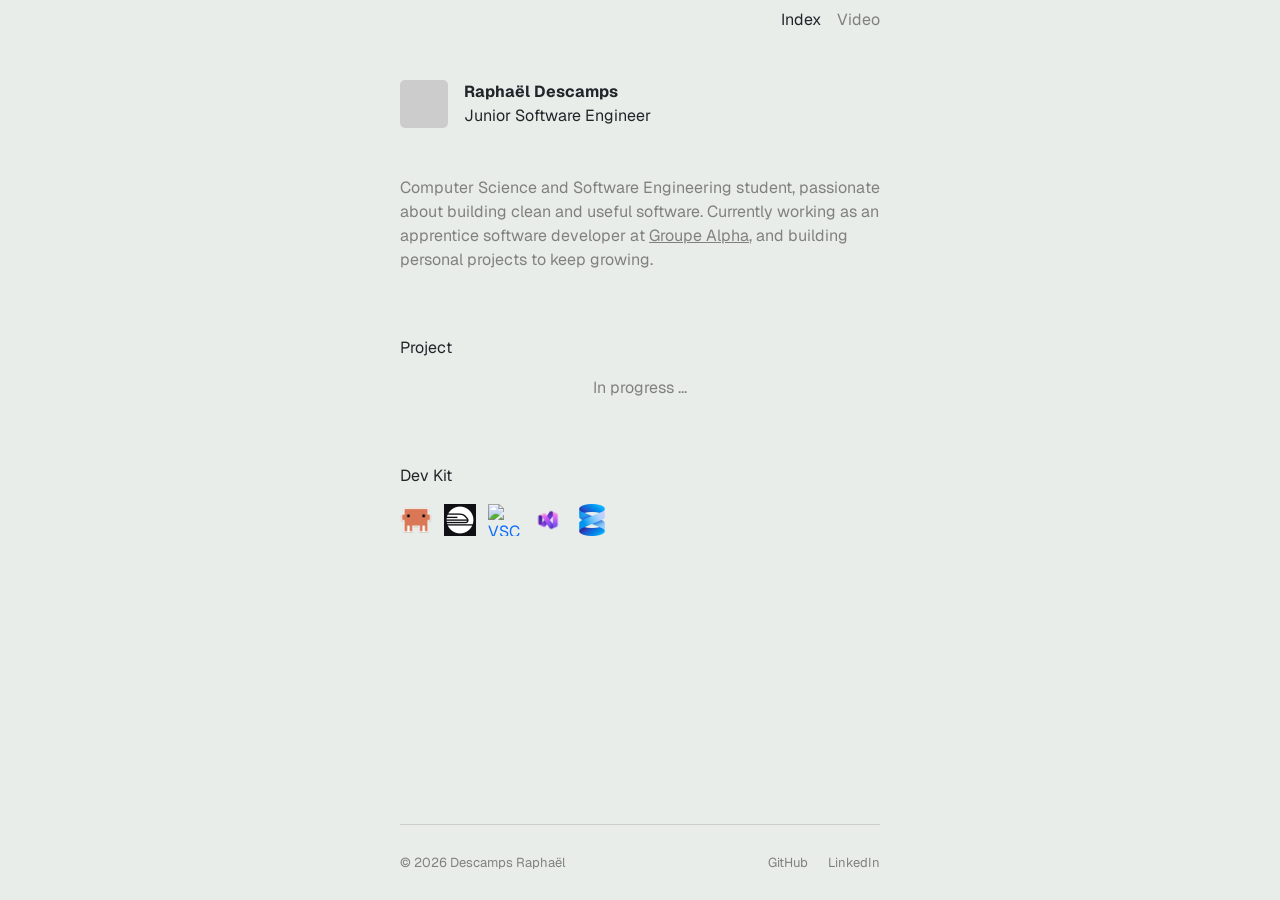
==== index.html @ 40100414 "feat: mise à jour présentation, ajout footer, outil SSMS et suppression portfolio.html" ====
<!DOCTYPE html>
<html lang="en">
<head>
    <meta charset="UTF-8">
    <meta name="viewport" content="width=device-width, initial-scale=1.0">
    <link rel="stylesheet" href="https://cdn.jsdelivr.net/npm/bootstrap@5.3.3/dist/css/bootstrap.min.css">
    <link rel="stylesheet" href="style.css">
    <link href="https://fonts.googleapis.com/css2?family=Geist:wght@300;400;500;600&display=swap" rel="stylesheet">
    <title></title>
</head>
<body>
    <header>
        <nav class="mt-2">
            <a href="#" style="text-decoration: none; color: inherit;">Index</a>
            <!-- <a href="#" style="text-decoration: none; color: gray;">Craft</a> -->
            <a href="https://raaaphhh.up.railway.app/" style="text-decoration: none; color: gray;" target="_blank">Video</a>
        </nav>
        <div class="me mt-5">
            <div class="logo-placeholder"></div>
            <div>
                <p class="fw-bold">Raphaël Descamps</p>
                <p>Junior Software Engineer</p>
            </div>
        </div>
        <div id="presentation" style="color: gray;" class="mt-5">
            <p>Computer Science and Software Engineering student, passionate about building clean and useful software.
                Currently working as an apprentice software developer at 
                <a href="#" target="_blank" style="color: inherit; text-decoration: underline;">Groupe Alpha</a>, 
                and building personal projects to keep growing.
            </p>
        </div>
    </header>

    <section id="projet" class="mt-5">
        <p>Project</p>
        <p style="text-align: center; color: gray;">In progress ... </p>
        <!-- A remplir une fois les projets fait. -->
    </section>

    <section id="tools" class="mt-5">
        <p>Dev Kit</p>
        <div class="tools-grid">
            <div class="tool-card">
                <a href="https://claude.ai/code" target="_blank"><img src="Assets/logo_claude_code.png" alt="ClaudeCode"></a>
            </div>
            <div class="tool-card">
                <a href="https://railway.app" target="_blank"><img src="Assets/railway_logo.png" alt="Railway"></a>
            </div>
            <div class="tool-card">
                <a href="https://code.visualstudio.com" target="_blank"><img src="Assets/vs_code_logo.png" alt="VSCode"></a>
            </div>
            <div class="tool-card">
                <a href="https://visualstudio.microsoft.com" target="_blank"><img src="Assets/vs_logo.png" alt="VS"></a>
            </div>
            <div class="tool-card">
                <a href="https://learn.microsoft.com/en-us/sql/ssms/sql-server-management-studio-ssms" target="_blank"><img src="Assets/ssms_logo.png" alt="SSMS"></a>
            </div>
        </div>
    </section>

    <footer>
        <p>© 2026 Descamps Raphaël</p>
        <div class="footer-links">
          <a href="https://github.com/Raaaphhh" target="_blank" rel="noopener">GitHub</a>
          <a href="https://www.linkedin.com/in/descamps-raphael/" target="_blank" rel="noopener">LinkedIn</a>
        </div>
    </footer>

    <script src="https://cdn.jsdelivr.net/npm/bootstrap@5.3.3/dist/js/bootstrap.bundle.min.js"></script>
</body>
</html>
---- style.css ----
body{
    font-family: 'Geist', sans-serif;
    background-color: #e8edea;
    /* border: 2px, solid, black; */
    margin-right: 400px;
    margin-left: 400px;
    min-height: 100vh;
    display: flex;
    flex-direction: column;
}

nav{
    display: flex;
    gap: 1rem;
    justify-content: flex-end;
}

.me{
    display: flex;
    align-items: center;
    gap: 1rem;
}

.logo-placeholder{
    width: 48px;
    height: 48px;
    background-color: #ccc;
    border-radius: 5px;
    flex-shrink: 0;
}

.me p{
    margin: 0;
}

.presentation{
    color: grey;
}

.tools-grid{
    display: flex;
    gap: 0.75rem;
    flex-wrap: wrap;
}

.tool-card img{
    width: 32px;
    height: 32px;
    object-fit: contain;
    transition: transform 0.2s ease;
    display: block;
}

.tool-card a:hover img{
    transform: scale(1.2);
}

footer {
    border-top: 1px solid #ccc;
    padding: 1.75rem 0;
    margin-top: auto;
    display: flex;
    align-items: center;
    justify-content: space-between;
}

footer p {
    font-size: 0.8125rem;
    color: gray;
    margin: 0;
}

.footer-links {
    display: flex;
    gap: 1.25rem;
}

footer a {
    font-size: 0.8125rem;
    color: gray;
    text-decoration: none;
    transition: color 0.15s;
}

footer a:hover {
    color: #111;
}
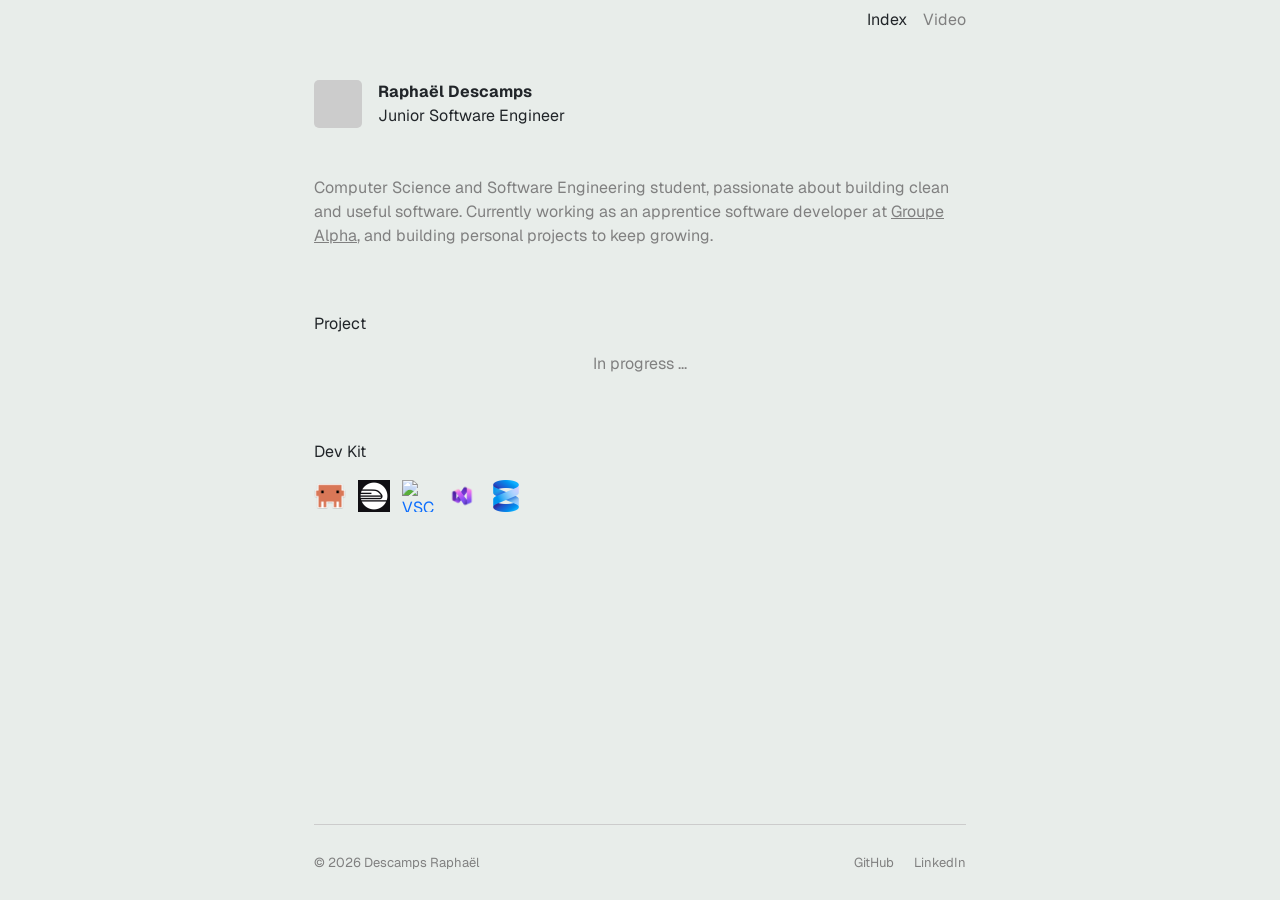
==== commit c2a0ced2: "Fix / Ajout url Groupe Alpha" ====
--- a/index.html
+++ b/index.html
@@ -25,7 +25,7 @@
         <div id="presentation" style="color: gray;" class="mt-5">
             <p>Computer Science and Software Engineering student, passionate about building clean and useful software.
                 Currently working as an apprentice software developer at 
-                <a href="#" target="_blank" style="color: inherit; text-decoration: underline;">Groupe Alpha</a>, 
+                <a href="https://www.groupe-alpha.com/" target="_blank" style="color: inherit; text-decoration: underline;">Groupe Alpha</a>, 
                 and building personal projects to keep growing.
             </p>
         </div>
--- a/style.css
+++ b/style.css
@@ -1,12 +1,18 @@
 body{
     font-family: 'Geist', sans-serif;
     background-color: #e8edea;
-    /* border: 2px, solid, black; */
-    margin-right: 400px;
-    margin-left: 400px;
+    max-width: 700px;
+    margin: 0 auto;
+    padding: 0 1.5rem;
     min-height: 100vh;
     display: flex;
     flex-direction: column;
+}
+
+@media (max-width: 600px) {
+    body {
+        padding: 0 1rem;
+    }
 }
 
 nav{
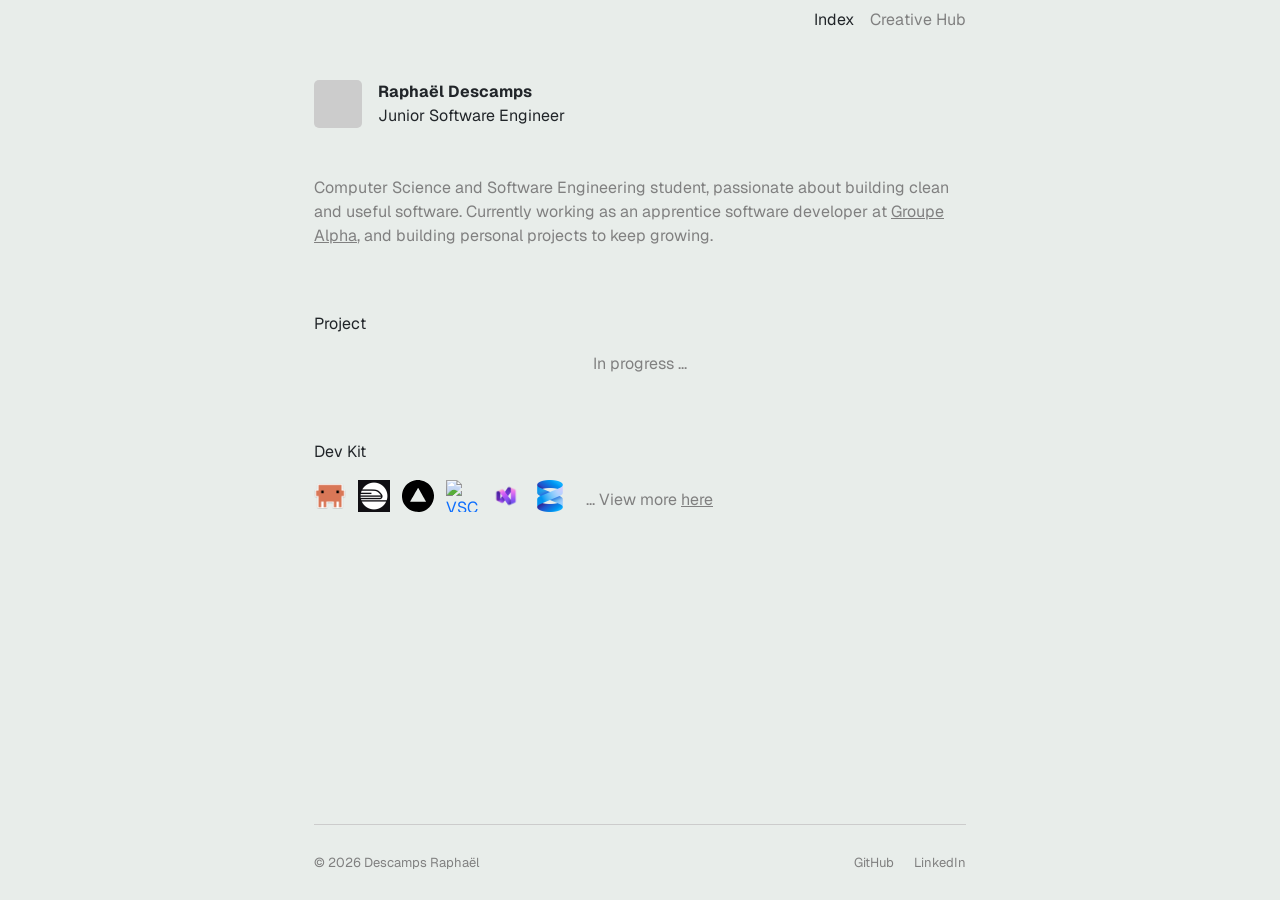
==== commit f83f885c: "Feat / ajouter page devKit, logo vercel et renommer lien Video en Creative Hub" ====
--- a/index.html
+++ b/index.html
@@ -13,7 +13,10 @@
         <nav class="mt-2">
             <a href="#" style="text-decoration: none; color: inherit;">Index</a>
             <!-- <a href="#" style="text-decoration: none; color: gray;">Craft</a> -->
-            <a href="https://raaaphhh.up.railway.app/" style="text-decoration: none; color: gray;" target="_blank">Video</a>
+            <a href="https://raaaphhh.up.railway.app/" 
+                style="text-decoration: none; color: gray;" 
+                target="_blank"
+                title="Visit my video projects website">Creative Hub</a>
         </nav>
         <div class="me mt-5">
             <div class="logo-placeholder"></div>
@@ -47,6 +50,9 @@
                 <a href="https://railway.app" target="_blank"><img src="Assets/railway_logo.png" alt="Railway"></a>
             </div>
             <div class="tool-card">
+                <a href="https://vercel.com" target="_blank"><img src="Assets/vercel_logo.svg" alt="Vercel"></a>
+            </div>
+            <div class="tool-card">
                 <a href="https://code.visualstudio.com" target="_blank"><img src="Assets/vs_code_logo.png" alt="VSCode"></a>
             </div>
             <div class="tool-card">
@@ -54,6 +60,9 @@
             </div>
             <div class="tool-card">
                 <a href="https://learn.microsoft.com/en-us/sql/ssms/sql-server-management-studio-ssms" target="_blank"><img src="Assets/ssms_logo.png" alt="SSMS"></a>
+            </div>
+            <div class="m-lg-2 mx-3" style="color: gray">
+                <p>... View more <a href="#" target="_blank" style="color: inherit; text-decoration: underline;">here</a></p>
             </div>
         </div>
     </section>
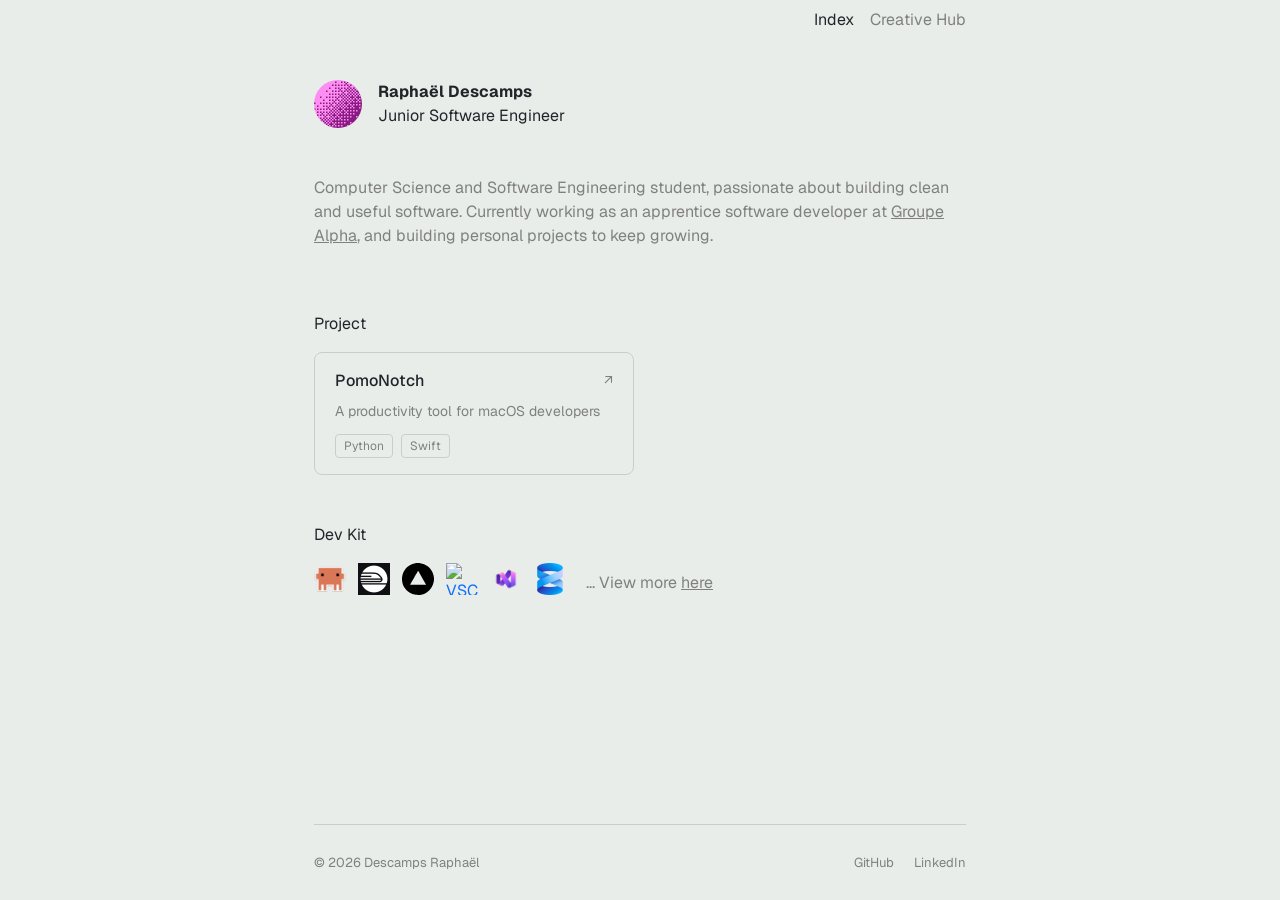
==== commit f238a35a: "Feat / ajouter carte projet PomoNotch et photo de profil" ====
--- a/index.html
+++ b/index.html
@@ -12,14 +12,13 @@
     <header>
         <nav class="mt-2">
             <a href="#" style="text-decoration: none; color: inherit;">Index</a>
-            <!-- <a href="#" style="text-decoration: none; color: gray;">Craft</a> -->
             <a href="https://raaaphhh.up.railway.app/" 
                 style="text-decoration: none; color: gray;" 
                 target="_blank"
                 title="Visit my video projects website">Creative Hub</a>
         </nav>
         <div class="me mt-5">
-            <div class="logo-placeholder"></div>
+            <img src="Assets/logo_raph.png" alt="Icon" class="profile-logo">
             <div>
                 <p class="fw-bold">Raphaël Descamps</p>
                 <p>Junior Software Engineer</p>
@@ -36,8 +35,19 @@
 
     <section id="projet" class="mt-5">
         <p>Project</p>
-        <p style="text-align: center; color: gray;">In progress ... </p>
-        <!-- A remplir une fois les projets fait. -->
+        <div class="project-list">
+            <a href="#" target="_blank" class="project-card">
+                <div class="project-card-header">
+                    <span class="project-name">PomoNotch</span>
+                    <span class="project-arrow">&#8599;</span>
+                </div>
+                <p class="project-desc">A productivity tool for macOS developers</p>
+                <div class="project-tags mt-2">
+                    <span class="project-tag">Python</span>
+                    <span class="project-tag">Swift</span>
+                </div>
+            </a>
+        </div>
     </section>
 
     <section id="tools" class="mt-5">
--- a/style.css
+++ b/style.css
@@ -27,11 +27,11 @@
     gap: 1rem;
 }
 
-.logo-placeholder{
+.profile-logo{
     width: 48px;
     height: 48px;
-    background-color: #ccc;
-    border-radius: 5px;
+    border-radius: 50%;
+    object-fit: cover;
     flex-shrink: 0;
 }
 
@@ -59,6 +59,73 @@
 
 .tool-card a:hover img{
     transform: scale(1.2);
+}
+
+/* Projects */
+.project-list {
+    display: grid;
+    grid-template-columns: 1fr 1fr;
+    gap: 0.75rem;
+}
+
+@media (max-width: 600px) {
+    .project-list {
+        grid-template-columns: 1fr;
+    }
+}
+
+.project-card {
+    display: block;
+    text-decoration: none;
+    color: inherit;
+    border: 1px solid #ccc;
+    border-radius: 8px;
+    padding: 1rem 1.25rem;
+    transition: border-color 0.2s ease, background-color 0.2s ease;
+}
+
+.project-card:hover {
+    border-color: #999;
+    background-color: rgba(0, 0, 0, 0.02);
+}
+
+.project-card-header {
+    display: flex;
+    justify-content: space-between;
+    align-items: center;
+}
+
+.project-name {
+    font-weight: 500;
+}
+
+.project-arrow {
+    color: gray;
+    font-size: 0.875rem;
+    transition: transform 0.2s ease;
+}
+
+.project-card:hover .project-arrow {
+    transform: translate(2px, -2px);
+}
+
+.project-desc {
+    color: gray;
+    font-size: 0.875rem;
+    margin: 0.5rem 0 0.75rem;
+}
+
+.project-tags {
+    display: flex;
+    gap: 0.5rem;
+}
+
+.project-tag {
+    font-size: 0.75rem;
+    color: gray;
+    border: 1px solid #ccc;
+    border-radius: 4px;
+    padding: 0.125rem 0.5rem;
 }
 
 footer {
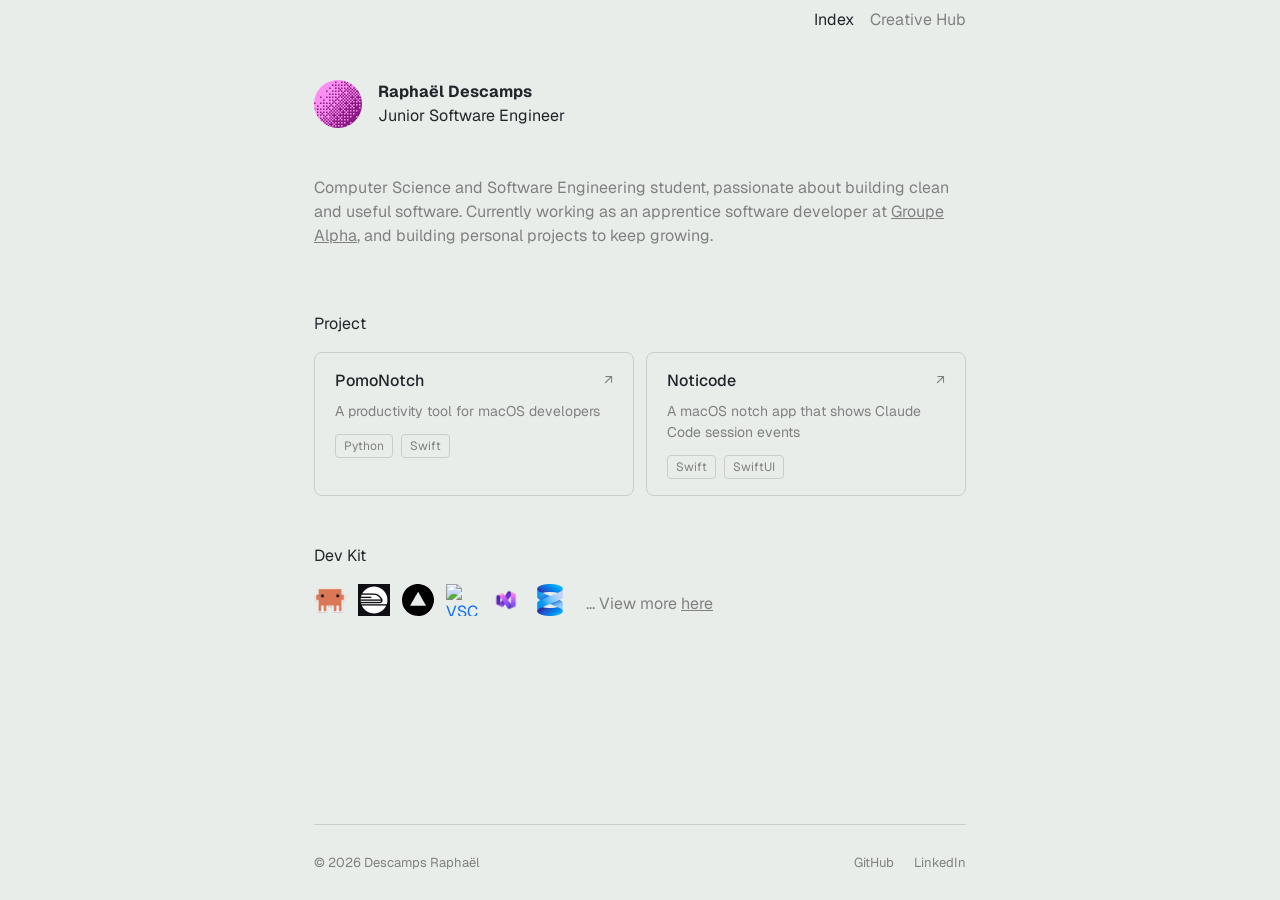
==== commit 04336f23: "feat: ajout nouveau bloc projet Noticode" ====
--- a/index.html
+++ b/index.html
@@ -36,7 +36,7 @@
     <section id="projet" class="mt-5">
         <p>Project</p>
         <div class="project-list">
-            <a href="#" target="_blank" class="project-card">
+            <a href="https://github.com/Raaaphhh/PomoNotch?tab=readme-ov-file" target="_blank" class="project-card">
                 <div class="project-card-header">
                     <span class="project-name">PomoNotch</span>
                     <span class="project-arrow">&#8599;</span>
@@ -45,6 +45,17 @@
                 <div class="project-tags mt-2">
                     <span class="project-tag">Python</span>
                     <span class="project-tag">Swift</span>
+                </div>
+            </a>
+            <a href="https://github.com/Raaaphhh/Noticode" target="_blank" class="project-card">
+                <div class="project-card-header">
+                    <span class="project-name">Noticode</span>
+                    <span class="project-arrow">&#8599;</span>
+                </div>
+                <p class="project-desc">A macOS notch app that shows Claude Code session events</p>
+                <div class="project-tags mt-2">
+                    <span class="project-tag">Swift</span>
+                    <span class="project-tag">SwiftUI</span>
                 </div>
             </a>
         </div>
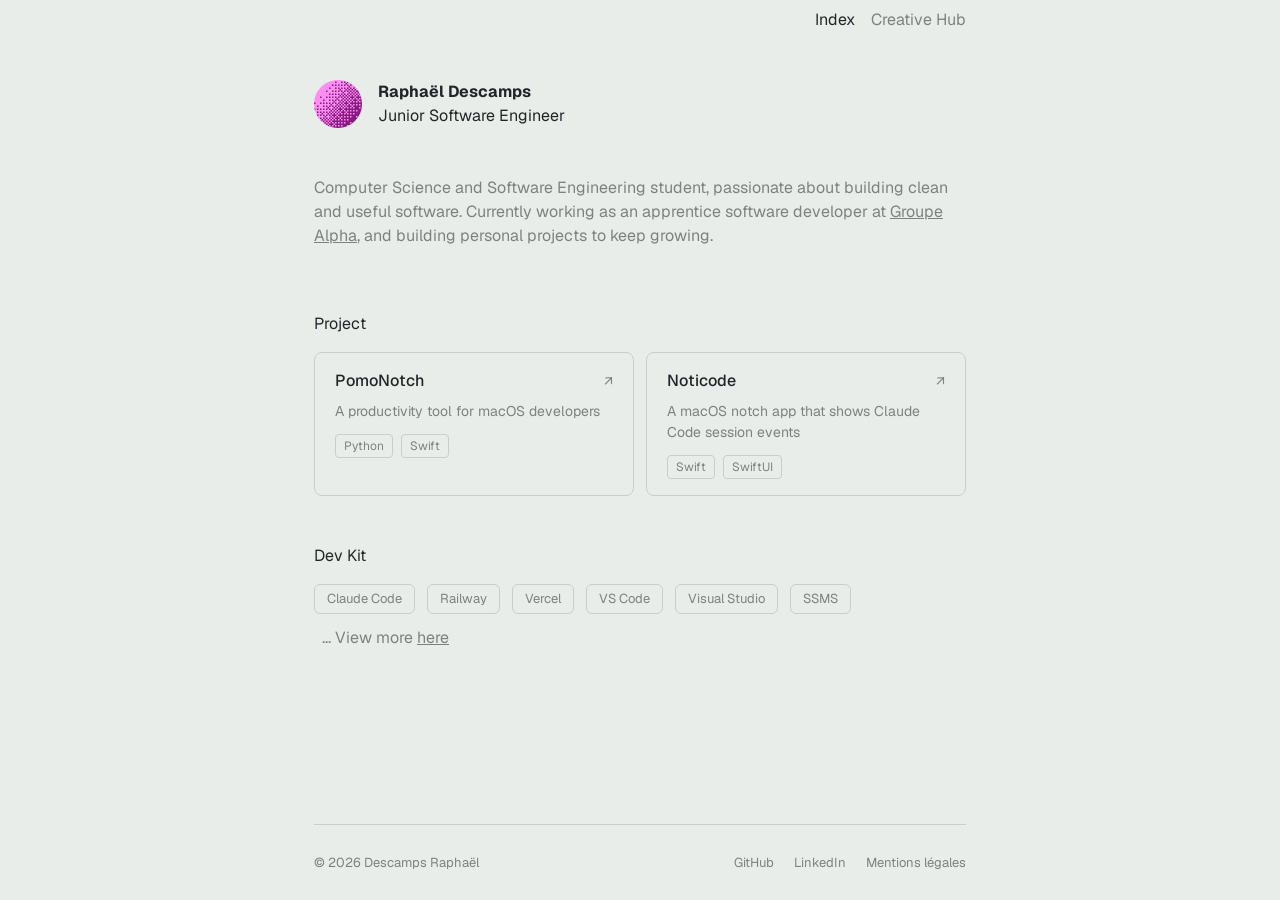
==== commit e32f6fb9: "feat: ajout page mentions légales, police Geist auto-hébergée et remplacement des logos du Dev Kit p" ====
--- a/index.html
+++ b/index.html
@@ -5,7 +5,6 @@
     <meta name="viewport" content="width=device-width, initial-scale=1.0">
     <link rel="stylesheet" href="https://cdn.jsdelivr.net/npm/bootstrap@5.3.3/dist/css/bootstrap.min.css">
     <link rel="stylesheet" href="style.css">
-    <link href="https://fonts.googleapis.com/css2?family=Geist:wght@300;400;500;600&display=swap" rel="stylesheet">
     <title></title>
 </head>
 <body>
@@ -64,26 +63,14 @@
     <section id="tools" class="mt-5">
         <p>Dev Kit</p>
         <div class="tools-grid">
-            <div class="tool-card">
-                <a href="https://claude.ai/code" target="_blank"><img src="Assets/logo_claude_code.png" alt="ClaudeCode"></a>
-            </div>
-            <div class="tool-card">
-                <a href="https://railway.app" target="_blank"><img src="Assets/railway_logo.png" alt="Railway"></a>
-            </div>
-            <div class="tool-card">
-                <a href="https://vercel.com" target="_blank"><img src="Assets/vercel_logo.svg" alt="Vercel"></a>
-            </div>
-            <div class="tool-card">
-                <a href="https://code.visualstudio.com" target="_blank"><img src="Assets/vs_code_logo.png" alt="VSCode"></a>
-            </div>
-            <div class="tool-card">
-                <a href="https://visualstudio.microsoft.com" target="_blank"><img src="Assets/vs_logo.png" alt="VS"></a>
-            </div>
-            <div class="tool-card">
-                <a href="https://learn.microsoft.com/en-us/sql/ssms/sql-server-management-studio-ssms" target="_blank"><img src="Assets/ssms_logo.png" alt="SSMS"></a>
-            </div>
-            <div class="m-lg-2 mx-3" style="color: gray">
-                <p>... View more <a href="#" target="_blank" style="color: inherit; text-decoration: underline;">here</a></p>
+            <a href="https://claude.ai/code" target="_blank" class="tool-pill">Claude Code</a>
+            <a href="https://railway.app" target="_blank" class="tool-pill">Railway</a>
+            <a href="https://vercel.com" target="_blank" class="tool-pill">Vercel</a>
+            <a href="https://code.visualstudio.com" target="_blank" class="tool-pill">VS Code</a>
+            <a href="https://visualstudio.microsoft.com" target="_blank" class="tool-pill">Visual Studio</a>
+            <a href="https://learn.microsoft.com/en-us/sql/ssms/sql-server-management-studio-ssms" target="_blank" class="tool-pill">SSMS</a>
+            <div class="mx-2" style="color: gray">
+                <p class="mb-0">... View more <a href="#" target="_blank" style="color: inherit; text-decoration: underline;">here</a></p>
             </div>
         </div>
     </section>
@@ -93,9 +80,9 @@
         <div class="footer-links">
           <a href="https://github.com/Raaaphhh" target="_blank" rel="noopener">GitHub</a>
           <a href="https://www.linkedin.com/in/descamps-raphael/" target="_blank" rel="noopener">LinkedIn</a>
+          <a href="mentions-legales.html">Mentions légales</a>
         </div>
     </footer>
 
-    <script src="https://cdn.jsdelivr.net/npm/bootstrap@5.3.3/dist/js/bootstrap.bundle.min.js"></script>
 </body>
 </html>
--- a/style.css
+++ b/style.css
@@ -1,3 +1,10 @@
+@font-face{
+    font-family: 'Geist';
+    src: url('fonts/Geist-Variable.woff2') format('woff2');
+    font-weight: 100 900;
+    font-display: swap;
+}
+
 body{
     font-family: 'Geist', sans-serif;
     background-color: #e8edea;
@@ -47,18 +54,22 @@
     display: flex;
     gap: 0.75rem;
     flex-wrap: wrap;
+    align-items: center;
 }
 
-.tool-card img{
-    width: 32px;
-    height: 32px;
-    object-fit: contain;
-    transition: transform 0.2s ease;
-    display: block;
+.tool-pill{
+    font-size: 0.8125rem;
+    color: gray;
+    text-decoration: none;
+    border: 1px solid #ccc;
+    border-radius: 6px;
+    padding: 0.25rem 0.75rem;
+    transition: color 0.15s ease, border-color 0.15s ease;
 }
 
-.tool-card a:hover img{
-    transform: scale(1.2);
+.tool-pill:hover{
+    color: #111;
+    border-color: #999;
 }
 
 /* Projects */
@@ -128,6 +139,32 @@
     padding: 0.125rem 0.5rem;
 }
 
+/* Mentions légales */
+.legal {
+    margin-bottom: 3rem;
+}
+
+.legal h1 {
+    font-size: 1.25rem;
+    font-weight: 500;
+    margin-bottom: 1.5rem;
+}
+
+.legal h2 {
+    font-size: 1rem;
+    font-weight: 500;
+    margin-top: 2rem;
+}
+
+.legal p {
+    color: gray;
+    font-size: 0.875rem;
+}
+
+.legal a {
+    color: inherit;
+}
+
 footer {
     border-top: 1px solid #ccc;
     padding: 1.75rem 0;
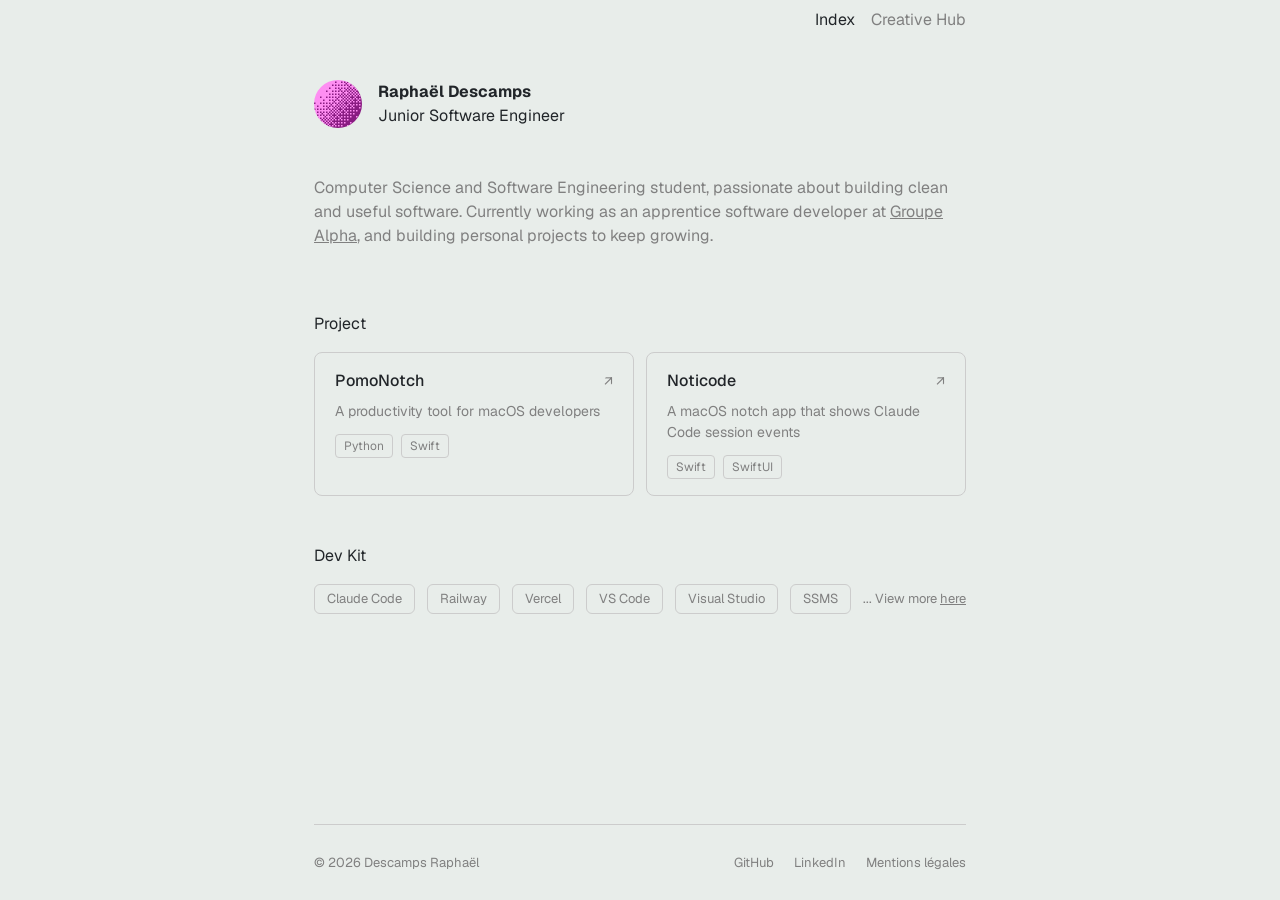
==== commit 397cb8f3: "fix: responsive mobile du footer et de la zone Dev Kit" ====
--- a/index.html
+++ b/index.html
@@ -69,9 +69,7 @@
             <a href="https://code.visualstudio.com" target="_blank" class="tool-pill">VS Code</a>
             <a href="https://visualstudio.microsoft.com" target="_blank" class="tool-pill">Visual Studio</a>
             <a href="https://learn.microsoft.com/en-us/sql/ssms/sql-server-management-studio-ssms" target="_blank" class="tool-pill">SSMS</a>
-            <div class="mx-2" style="color: gray">
-                <p class="mb-0">... View more <a href="#" target="_blank" style="color: inherit; text-decoration: underline;">here</a></p>
-            </div>
+            <p class="tools-more">... View more <a href="#" target="_blank">here</a></p>
         </div>
     </section>
 
--- a/style.css
+++ b/style.css
@@ -70,6 +70,17 @@
 .tool-pill:hover{
     color: #111;
     border-color: #999;
+}
+
+.tools-more{
+    color: gray;
+    font-size: 0.8125rem;
+    margin: 0;
+    white-space: nowrap;
+}
+
+.tools-more a{
+    color: inherit;
 }
 
 /* Projects */
@@ -194,4 +205,17 @@
 
 footer a:hover {
     color: #111;
+}
+
+footer p,
+footer a {
+    white-space: nowrap;
+}
+
+@media (max-width: 600px) {
+    footer {
+        flex-direction: column-reverse;
+        align-items: flex-start;
+        gap: 0.75rem;
+    }
 }
